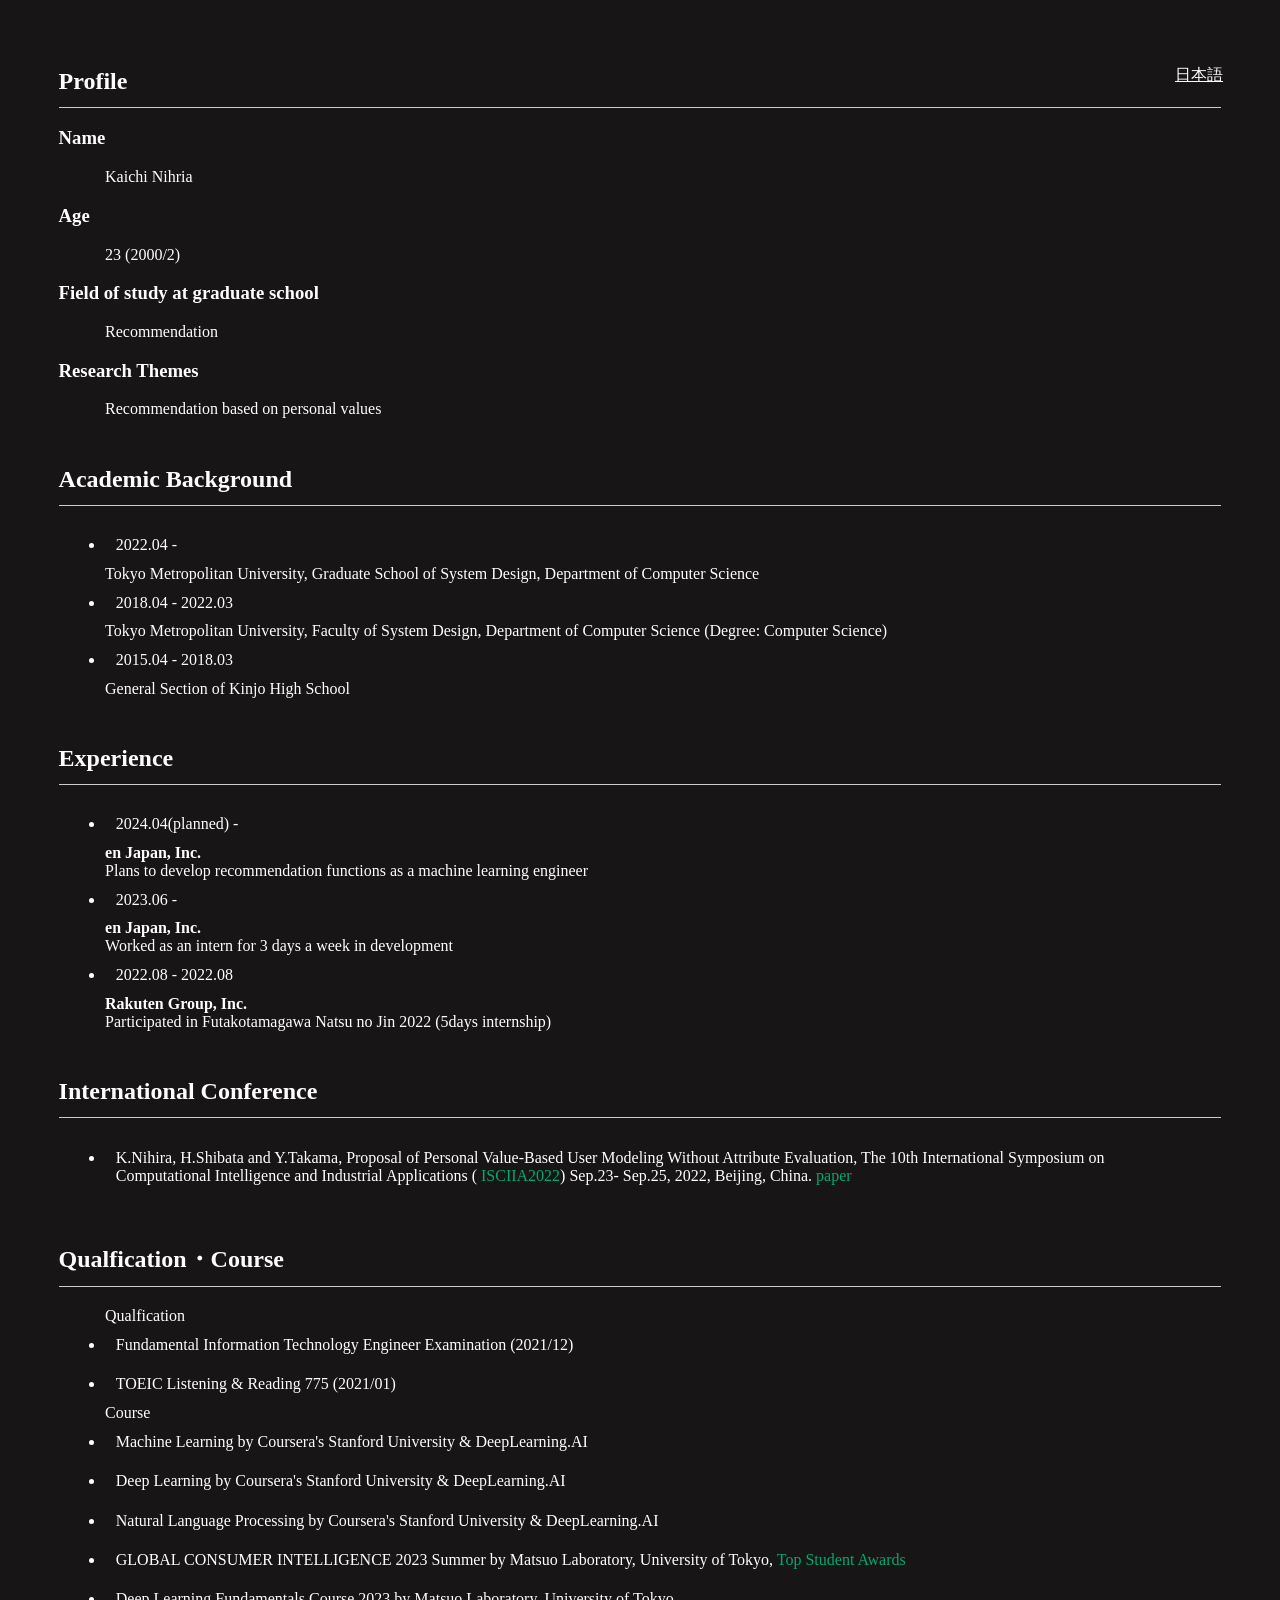
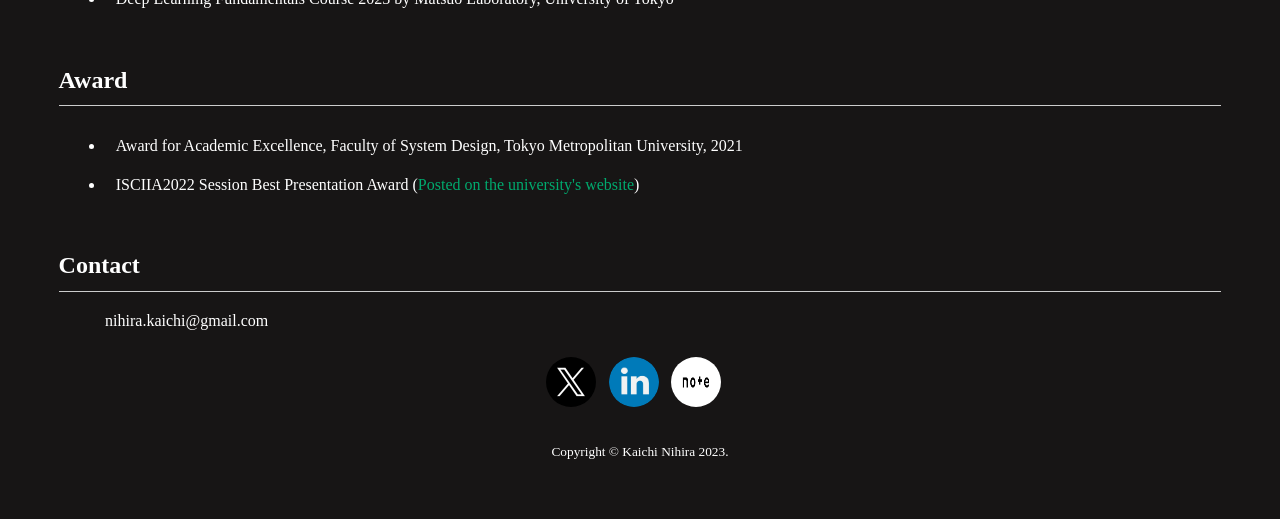
==== index_e.html @ 14e9f4bd "NLPを追加" ====
<!DOCTYPE html>
<html lang="ja-JP">

<head>
  <meta charset="UTF-8">
  <title>Kaichi Nihira</title>

  <meta name="robots" content="index, all">
  <meta name="keywords" content="仁平, 海地, 仁平海地,にひら,かいち,にひらかいち,Kaichi Nihira,Kaichi,kaichi,Nihira,nihira" />
  <meta name="description" content="仁平海地 Kaichi Nihira" />

  <meta name="viewport" content="width=device-width, initial-scale=1.0">
  <link rel="canonical" href="https://kkaichi.github.io">
  <link rel="start" href="https://kkaichi.github.io/" title="仁平海地 Kaichi Nihira">
  <meta property="og:type" content="website">
  <link rel="stylesheet" href="stylesheet.css">

  <script>
    var siteNAM = 'Kaichi Nihira'
    var siteURL = 'https://kkaichi.github.io/index_e.html'
  </script>
</head>

<body>
  <header>
    <div class="header-list">
      <ul>
        <li><a href="./index.html">日本語</a></li>
      </ul>
    </div>
  </header>

  <main>
    <div class="profile">
      <h2>Profile</h2>
      <h3>Name</h3>
      <p>Kaichi Nihria</p>
      <h3>Age</h3>
      <p>23 (2000/2)</p>
      <h3>Field of study at graduate school</h3>
      <p>Recommendation</p>
      <h3>Research Themes</h3>
      <p>Recommendation based on personal values</p>

    </div>

    <div class="education">
      <h2>Academic Background</h2>
      <ul>
        <li>2022.04 - </li>
        Tokyo Metropolitan University, Graduate School of System Design, Department of Computer Science
        <li>2018.04 - 2022.03</li>
        Tokyo Metropolitan University, Faculty of System Design, Department of Computer Science (Degree: Computer
        Science)
        <li>2015.04 - 2018.03</li>
        General Section of Kinjo High School
      </ul>
    </div>
    <div class="experience">
      <h2>Experience</h2>
      <ul>
        <li>2024.04(planned) -</li>
        <b>en Japan, Inc.</b><br>
        Plans to develop recommendation functions as a machine learning engineer
        <li>2023.06 -</li>
        <b>en Japan, Inc.</b><br>
        Worked as an intern for 3 days a week in development
        <li>2022.08 - 2022.08</li>
        <b>Rakuten Group, Inc.</b><br>
        Participated in Futakotamagawa Natsu no Jin 2022 (5days internship)
      </ul>
    </div>
    <div class="conference">
      <h2>International Conference</h2>
      <ul>
        <li>K.Nihira, H.Shibata and Y.Takama, Proposal of Personal Value-Based User Modeling Without Attribute
          Evaluation,
          The 10th International Symposium on Computational Intelligence and Industrial Applications (
          <a href="https://isciia2022.bit.edu.cn/">ISCIIA2022</a>)
          Sep.23- Sep.25, 2022, Beijing, China. <a
            href="https://isciia2022.bit.edu.cn/docs/2023-01/e3c25491db5d44cab1875003232d0345.pdf">paper</a>
        </li>
      </ul>
    </div>
    <div class="qualfication">
      <h2>Qualfication・Course</h2>
      <ul>
        Qualfication
        <li>Fundamental Information Technology Engineer Examination (2021/12)</li>
        <li>TOEIC Listening & Reading 775 (2021/01)</li>
        Course
        <li>Machine Learning by Coursera's Stanford University & DeepLearning.AI</li>
        <li>Deep Learning by Coursera's Stanford University & DeepLearning.AI</li>
        <li>Natural Language Processing by Coursera's Stanford University & DeepLearning.AI</li>
        <li>GLOBAL CONSUMER INTELLIGENCE 2023 Summer by Matsuo Laboratory, University of Tokyo, <a
            href="https://gci2.t.u-tokyo.ac.jp/student">Top Student Awards</a></li>
        <li>Deep Learning Fundamentals Course 2023 by Matsuo Laboratory, University of Tokyo</li>
      </ul>
    </div>
    <div class="award">
      <h2>Award</h2>
      <ul>
        <li>Award for Academic Excellence, Faculty of System Design, Tokyo Metropolitan University, 2021</li>
        <li>ISCIIA2022 Session Best Presentation Award (<a href="https://www.sd.tmu.ac.jp/news/prize/10983.html">Posted
            on the university's website</a>)
        </li>
      </ul>
    </div>

    <div id="contact" class="contact">
      <h2>Contact</h2>
      <p>nihira.kaichi@gmail.com</p>
    </div>
  </main>

  <div class="footer">
    <div class="account">
      <ul>
        <li><a href="https://x.com/kaichi_nihira"><img src="./image/x.png" title="x"></a></li>
        <li><a href="https://www.linkedin.com/in/kkaichi/"><img src="./image/linkedin.png" title="linkedin"></a></li>
        <li><a href="https://note.com/kaichi_nihira"><img src="./image/note.png" title="note"></a></li>
      </ul>
    </div>
    <div class="copylight"><br>
      <small>Copyright © Kaichi Nihira 2023.</small>
    </div>
  </div>

</body>

</html>
---- stylesheet.css ----
* {
  background-color: #171515;
  color: #ffffff;
}

body {
  font-family: "ヒラギノ明朝 Pro W3", "Hiragino Mincho Pro", "ＭＳ Ｐ明朝", "MS PMincho", serif;
}

header {
  height: 2rem;
}

.header-logo {
  float: left;
  padding: 0% 4% 0% 4%;
}

.header-list li {
  list-style: none;
  float: right;
  padding: 4% 4% 0% 4%;
}

main {
  padding: 0% 4% 0% 4%;
}

main h2 {
  border-bottom: solid 1px #CCC;
  padding-bottom: 1%;
}


main p {
  padding: 0% 4% 0% 4%;
}

main div {
  padding-bottom: 1%;
}

main a {
  text-decoration: none;
  color: #00aa6e;
}

main ul {
  padding: 0% 4% 0% 4%;
}

main li {
  padding: 1%;
}

.account {
  width: 100%;
  text-align: center;
  display: flex;
  flex-wrap: wrap;
  justify-content: center;
  align-items: center;
}

.account img {
  border-radius: 50%;
  width: 50px;
  height: 50px;
  margin-right: 1%;
}

.account ul {
  width: 100%;
  display: flex;
  flex-wrap: wrap;
  justify-content: center;
  align-items: center;
  list-style-type: none;
  padding-left: 0;
  margin: 0;
}

.account li {
  display: inline-block;
  padding: 0% 1% 1% 0%;
}

.copylight {
  text-align: center;
  padding-bottom: 4%;
}

h4 {
  clear: both;
}

/* スマートフォン・タブレットサイズに対応する */
@media screen and (max-width: 768px) {
  header {
    height: auto;
  }

  .header-logo {
    float: none;
    padding: 4% 0 0 0;
    text-align: center;
  }

  .header-list {
    float: none;
    margin: 0;
    padding: 0;
    text-align: center;
  }

  .header-list li {
    display: inline-block;
    padding: 0 5%;
  }

  main {
    padding: 0;
  }

  main h2 {
    font-size: 2rem;
    line-height: 1.5;
    margin-top: 2rem;
  }

  main p {
    padding: 0;
  }

  main div {
    padding-bottom: 2rem;
  }

  main ul {
    padding: 0;
  }

  main li {
    padding: 2% 4%;
  }

  .account {
    text-align: center;
    display: block;
  }

  .account img {
    margin: 0 auto;
    margin-bottom: 1%;
  }

  .account li {
    display: block;
    padding: 2% 0%;
  }

  .copylight {
    padding: 4% 0;
  }
}
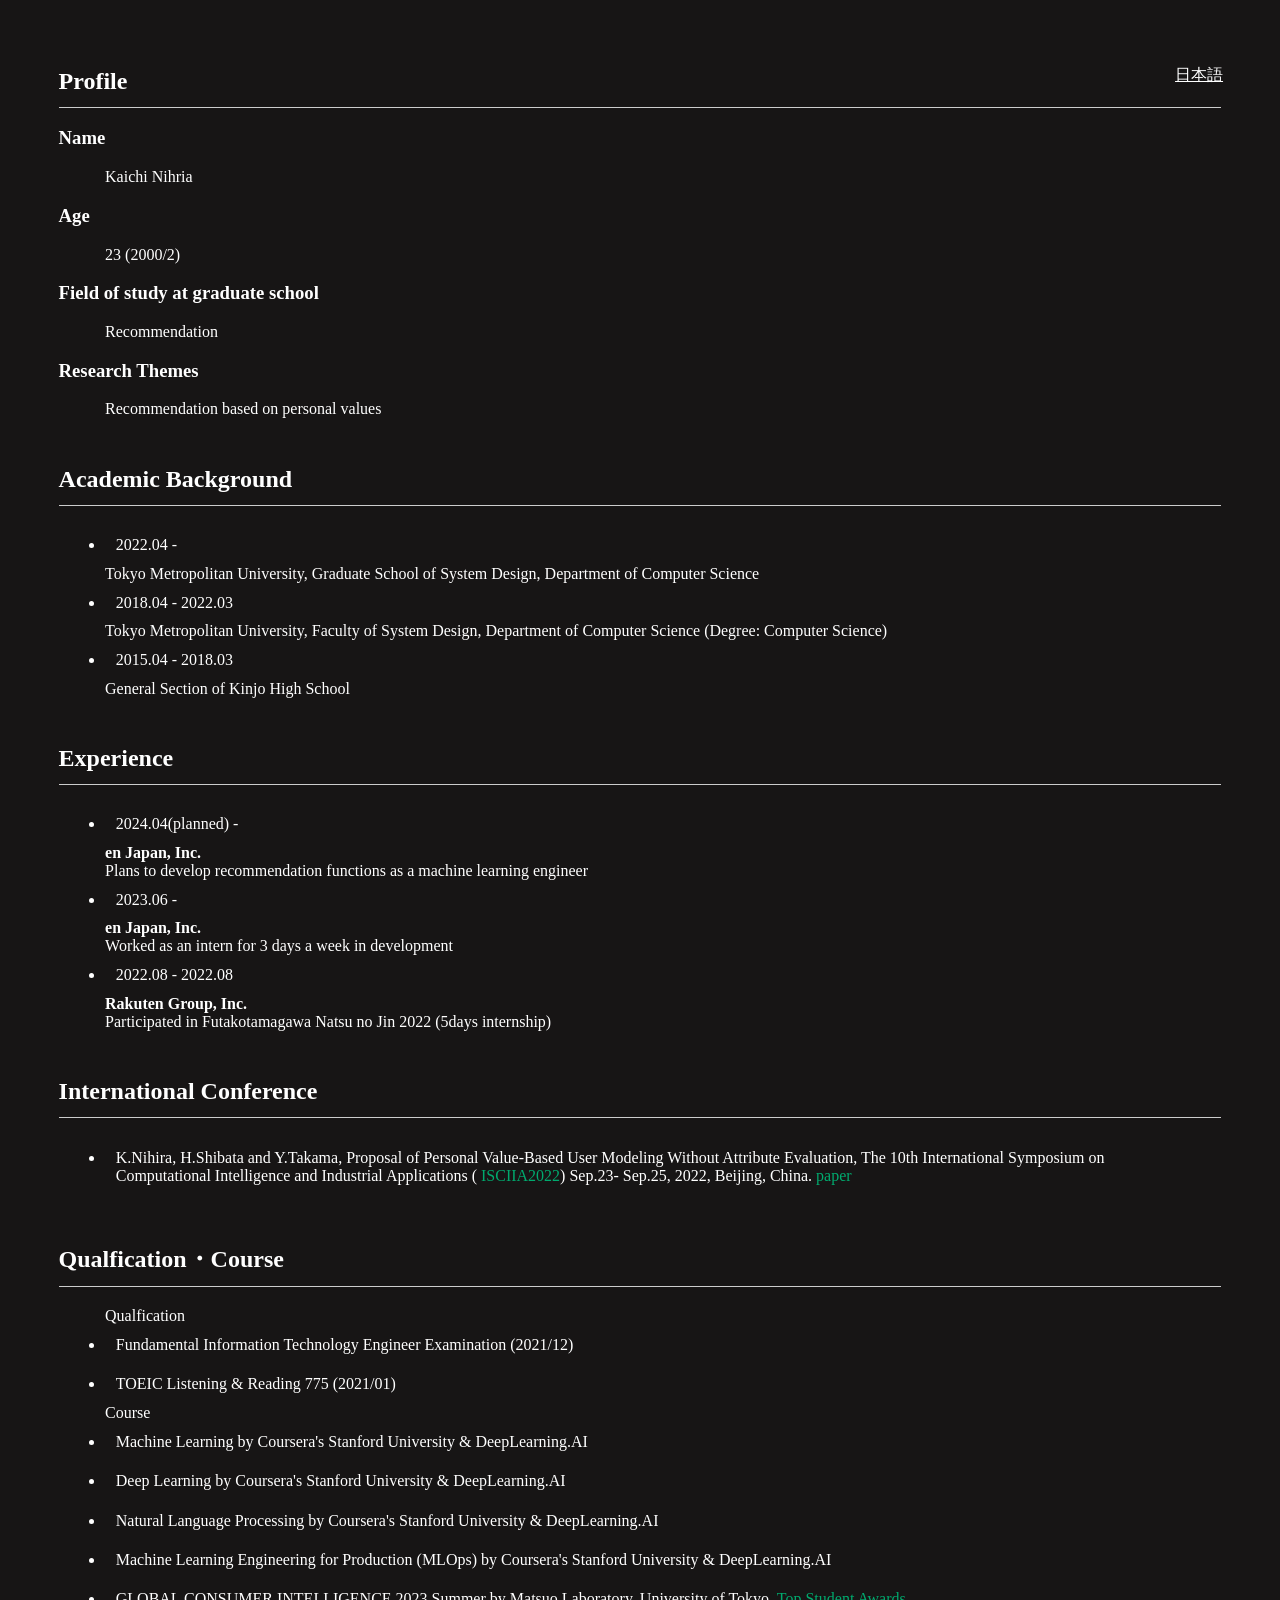
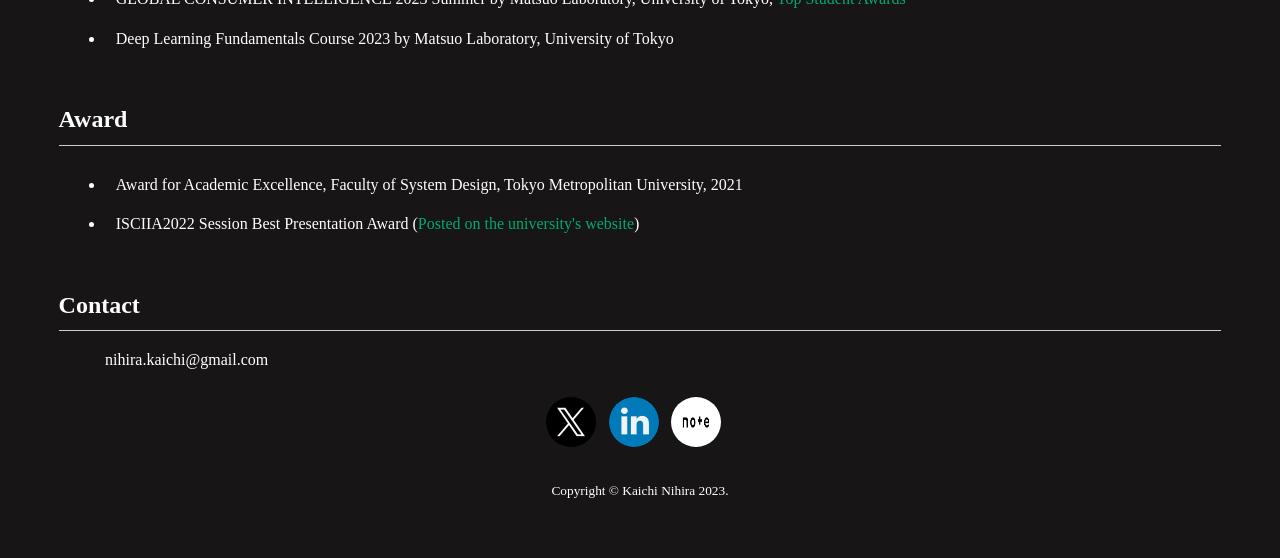
==== commit f8b663f6: "MLOps追加" ====
--- a/index_e.html
+++ b/index_e.html
@@ -92,6 +92,7 @@
         <li>Machine Learning by Coursera's Stanford University & DeepLearning.AI</li>
         <li>Deep Learning by Coursera's Stanford University & DeepLearning.AI</li>
         <li>Natural Language Processing by Coursera's Stanford University & DeepLearning.AI</li>
+        <li>Machine Learning Engineering for Production (MLOps) by Coursera's Stanford University & DeepLearning.AI</li>
         <li>GLOBAL CONSUMER INTELLIGENCE 2023 Summer by Matsuo Laboratory, University of Tokyo, <a
             href="https://gci2.t.u-tokyo.ac.jp/student">Top Student Awards</a></li>
         <li>Deep Learning Fundamentals Course 2023 by Matsuo Laboratory, University of Tokyo</li>
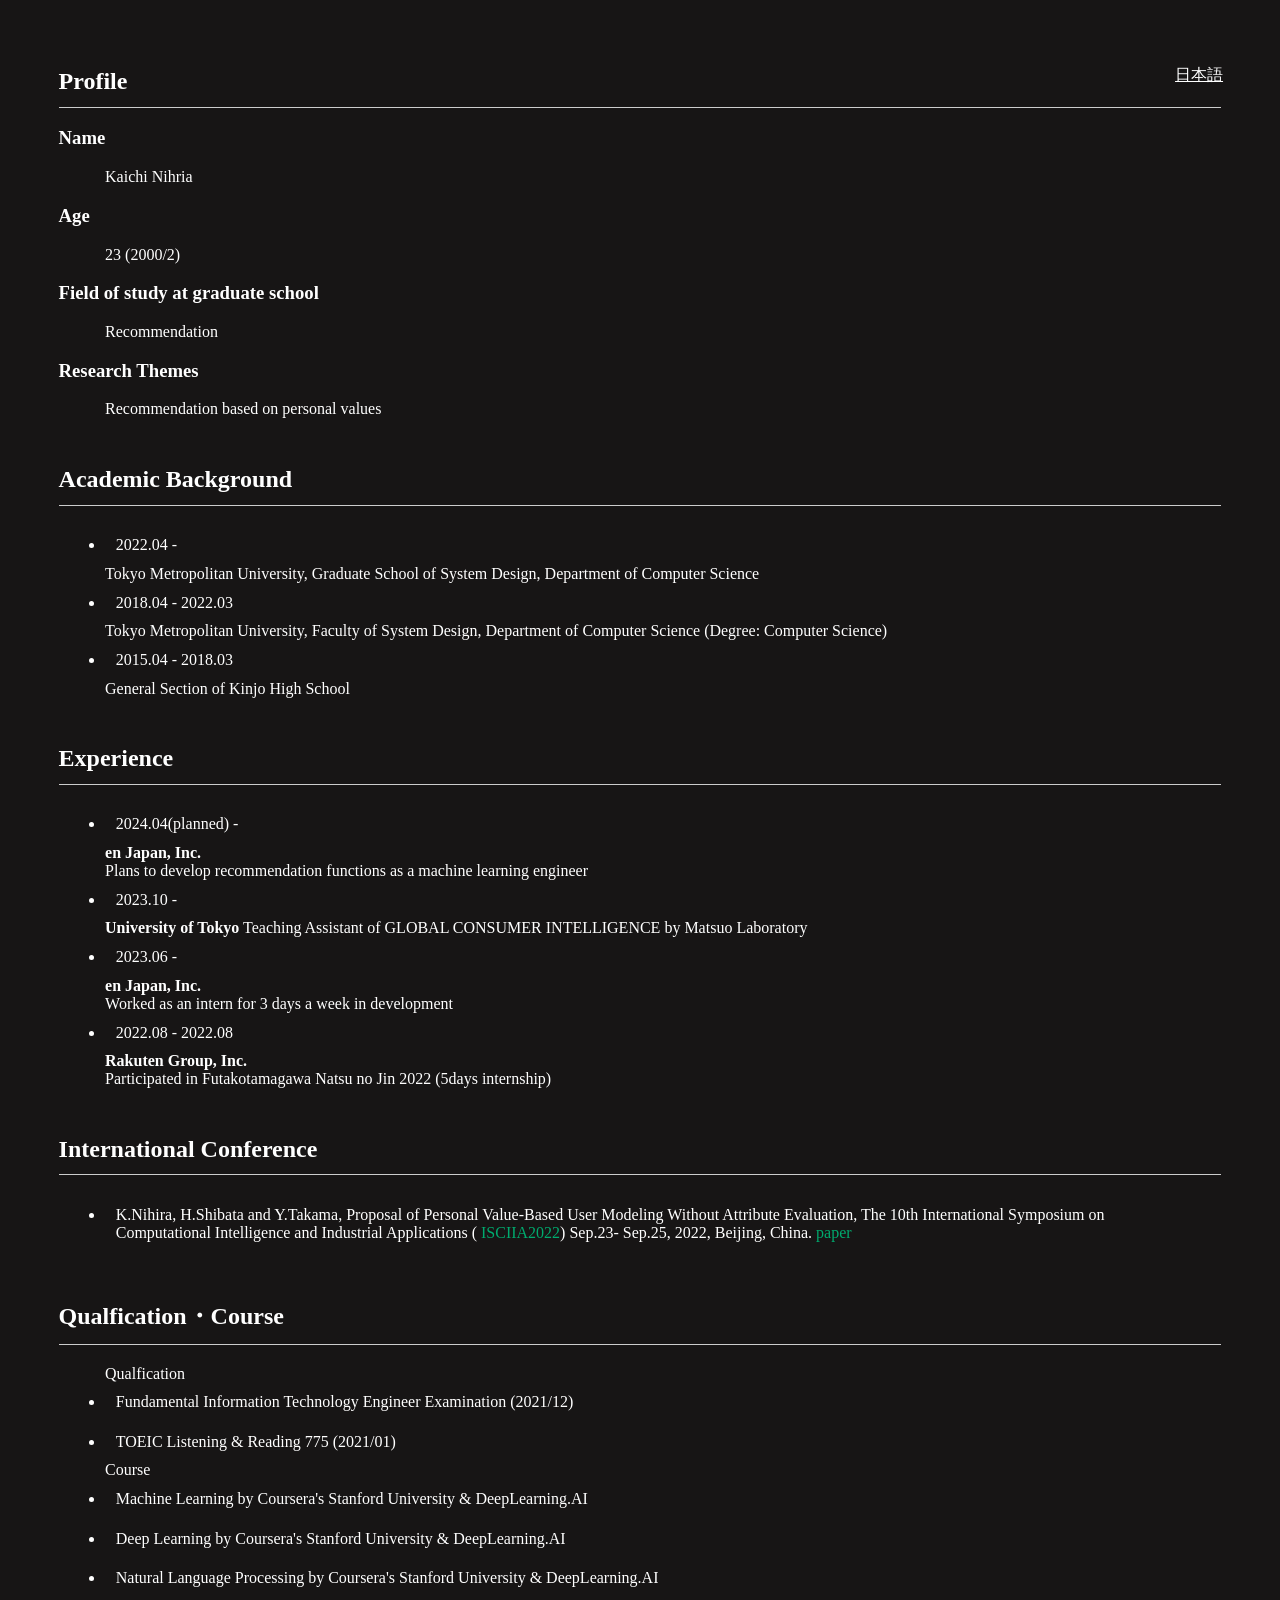
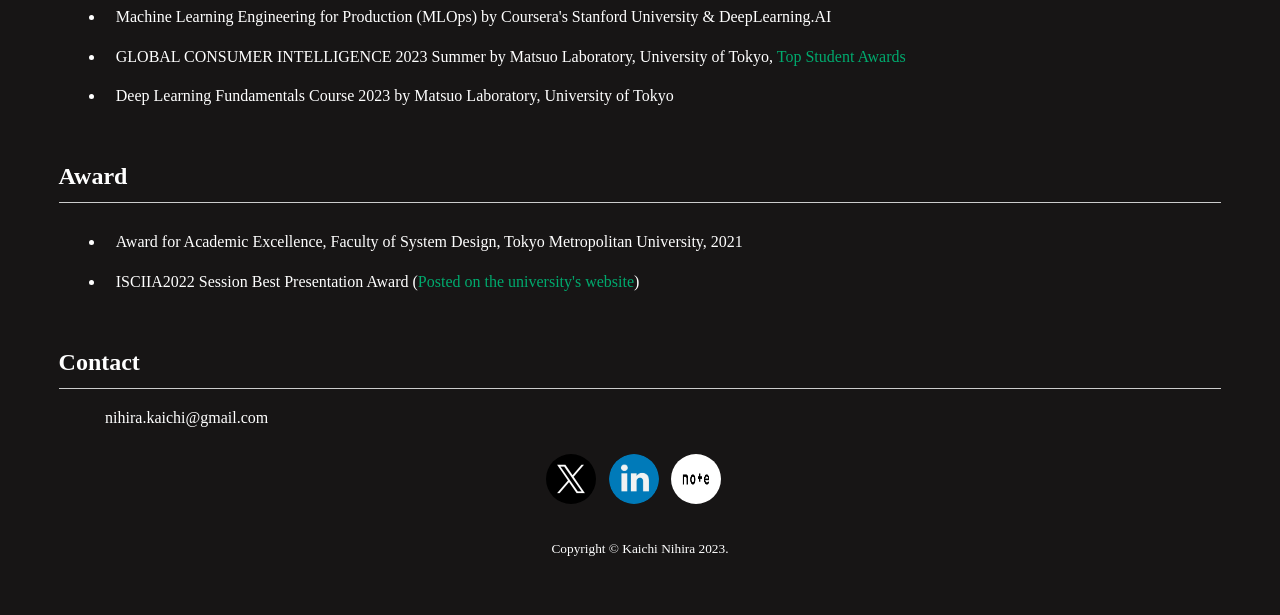
==== commit 6a84a894: "TAを追加" ====
--- a/index_e.html
+++ b/index_e.html
@@ -62,6 +62,9 @@
         <li>2024.04(planned) -</li>
         <b>en Japan, Inc.</b><br>
         Plans to develop recommendation functions as a machine learning engineer
+        <li>2023.10 -</li>
+        <b>University of Tokyo</b>
+        Teaching Assistant of GLOBAL CONSUMER INTELLIGENCE by Matsuo Laboratory
         <li>2023.06 -</li>
         <b>en Japan, Inc.</b><br>
         Worked as an intern for 3 days a week in development
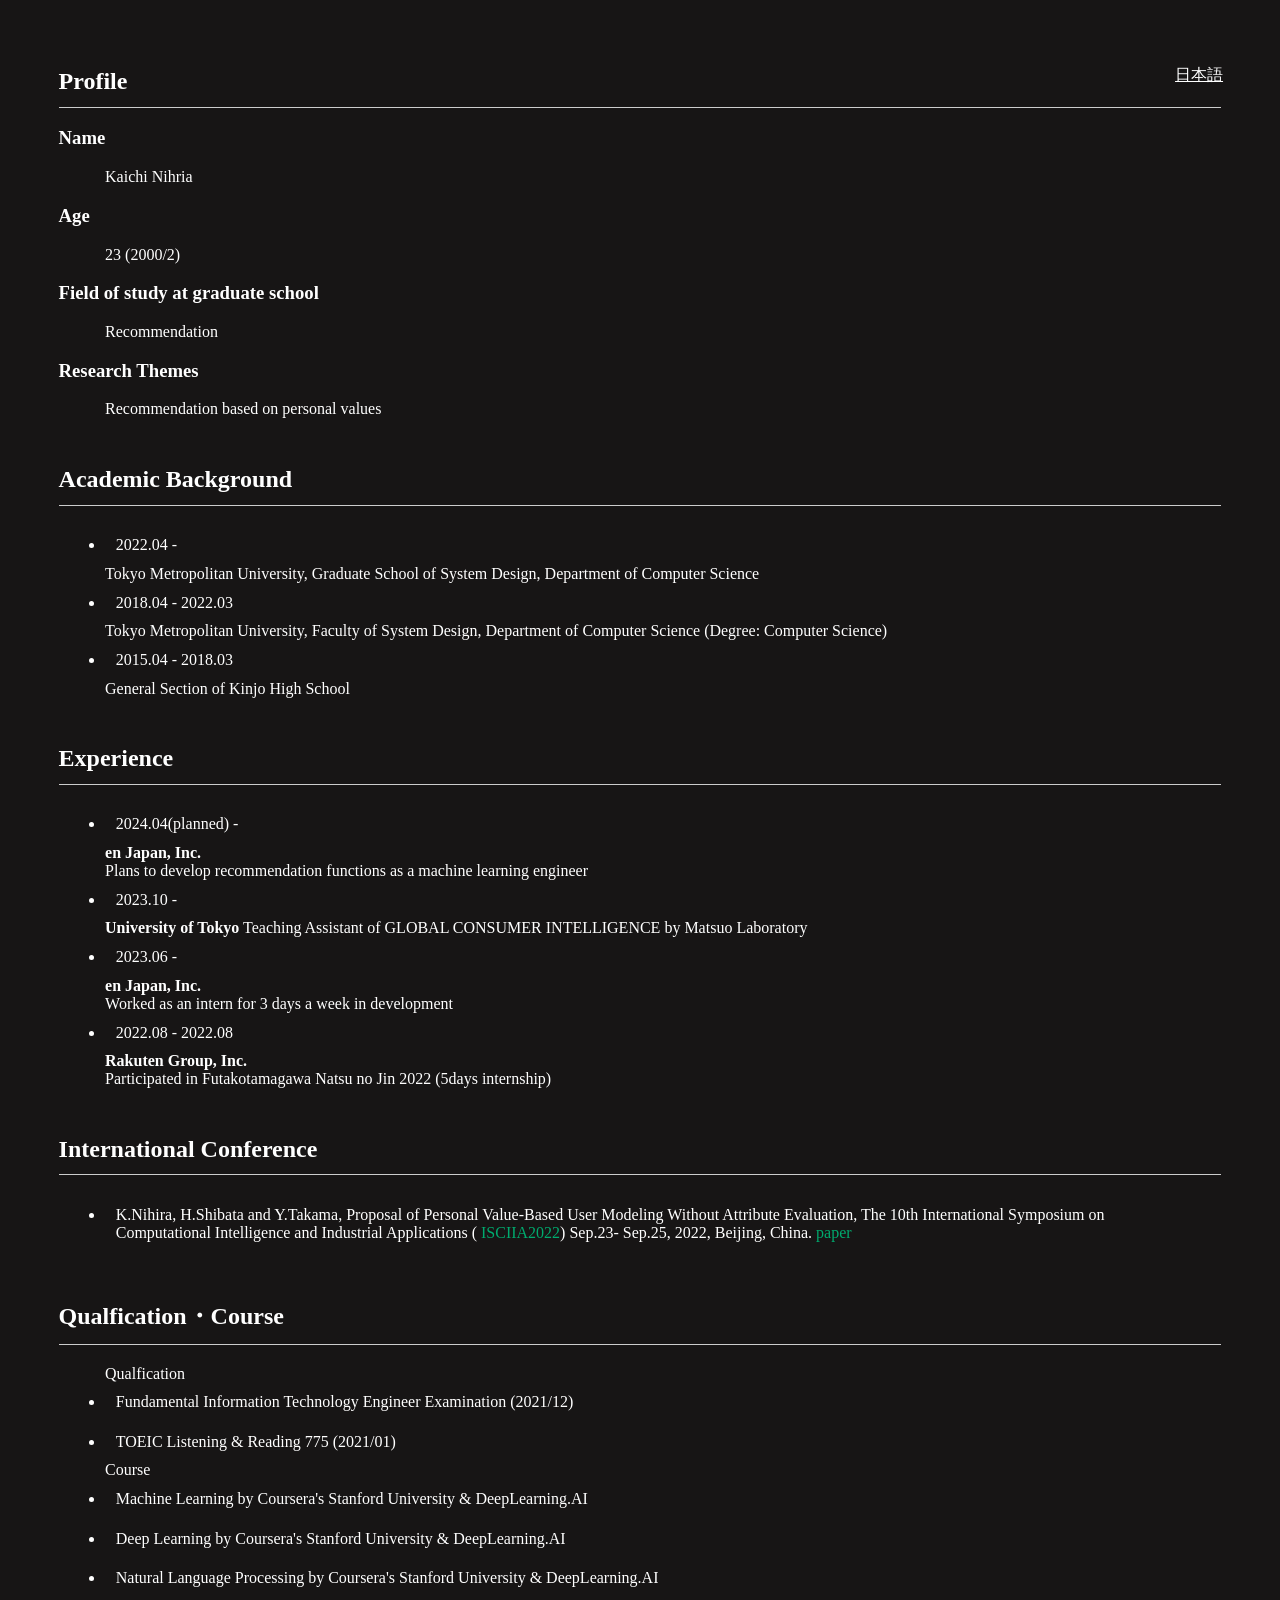
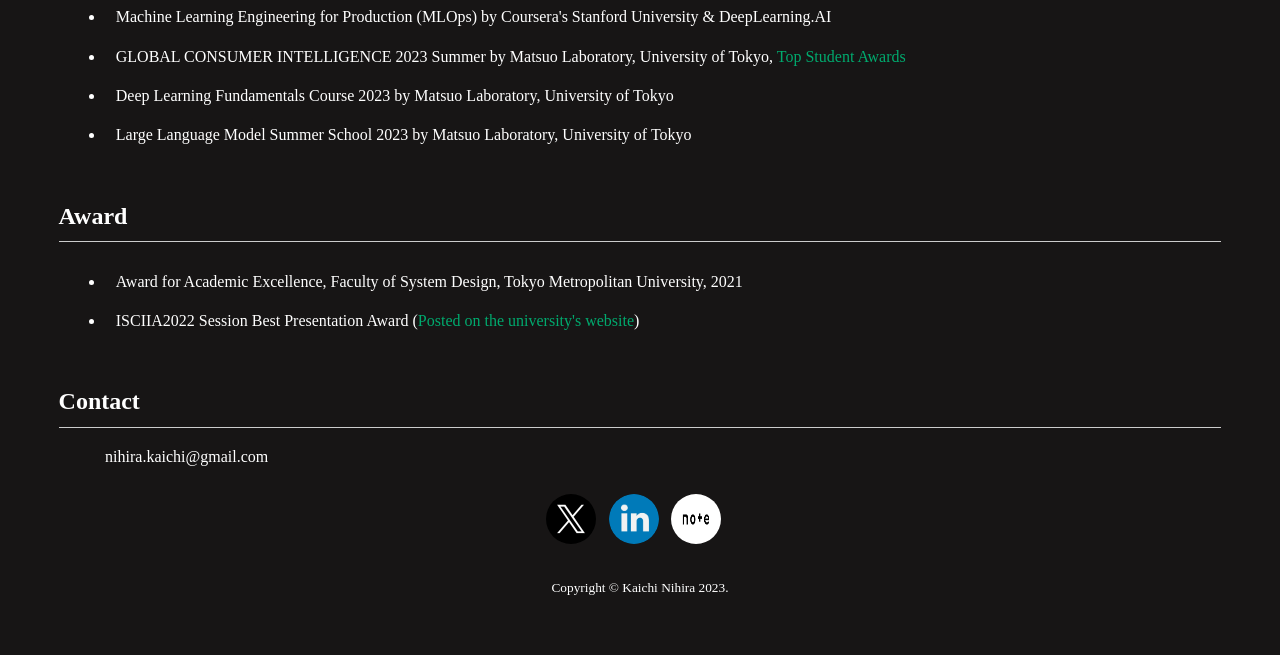
==== commit 27cf6fb1: "LLM講座を追加" ====
--- a/index_e.html
+++ b/index_e.html
@@ -99,6 +99,7 @@
         <li>GLOBAL CONSUMER INTELLIGENCE 2023 Summer by Matsuo Laboratory, University of Tokyo, <a
             href="https://gci2.t.u-tokyo.ac.jp/student">Top Student Awards</a></li>
         <li>Deep Learning Fundamentals Course 2023 by Matsuo Laboratory, University of Tokyo</li>
+        <li>Large Language Model Summer School 2023 by Matsuo Laboratory, University of Tokyo</li>
       </ul>
     </div>
     <div class="award">
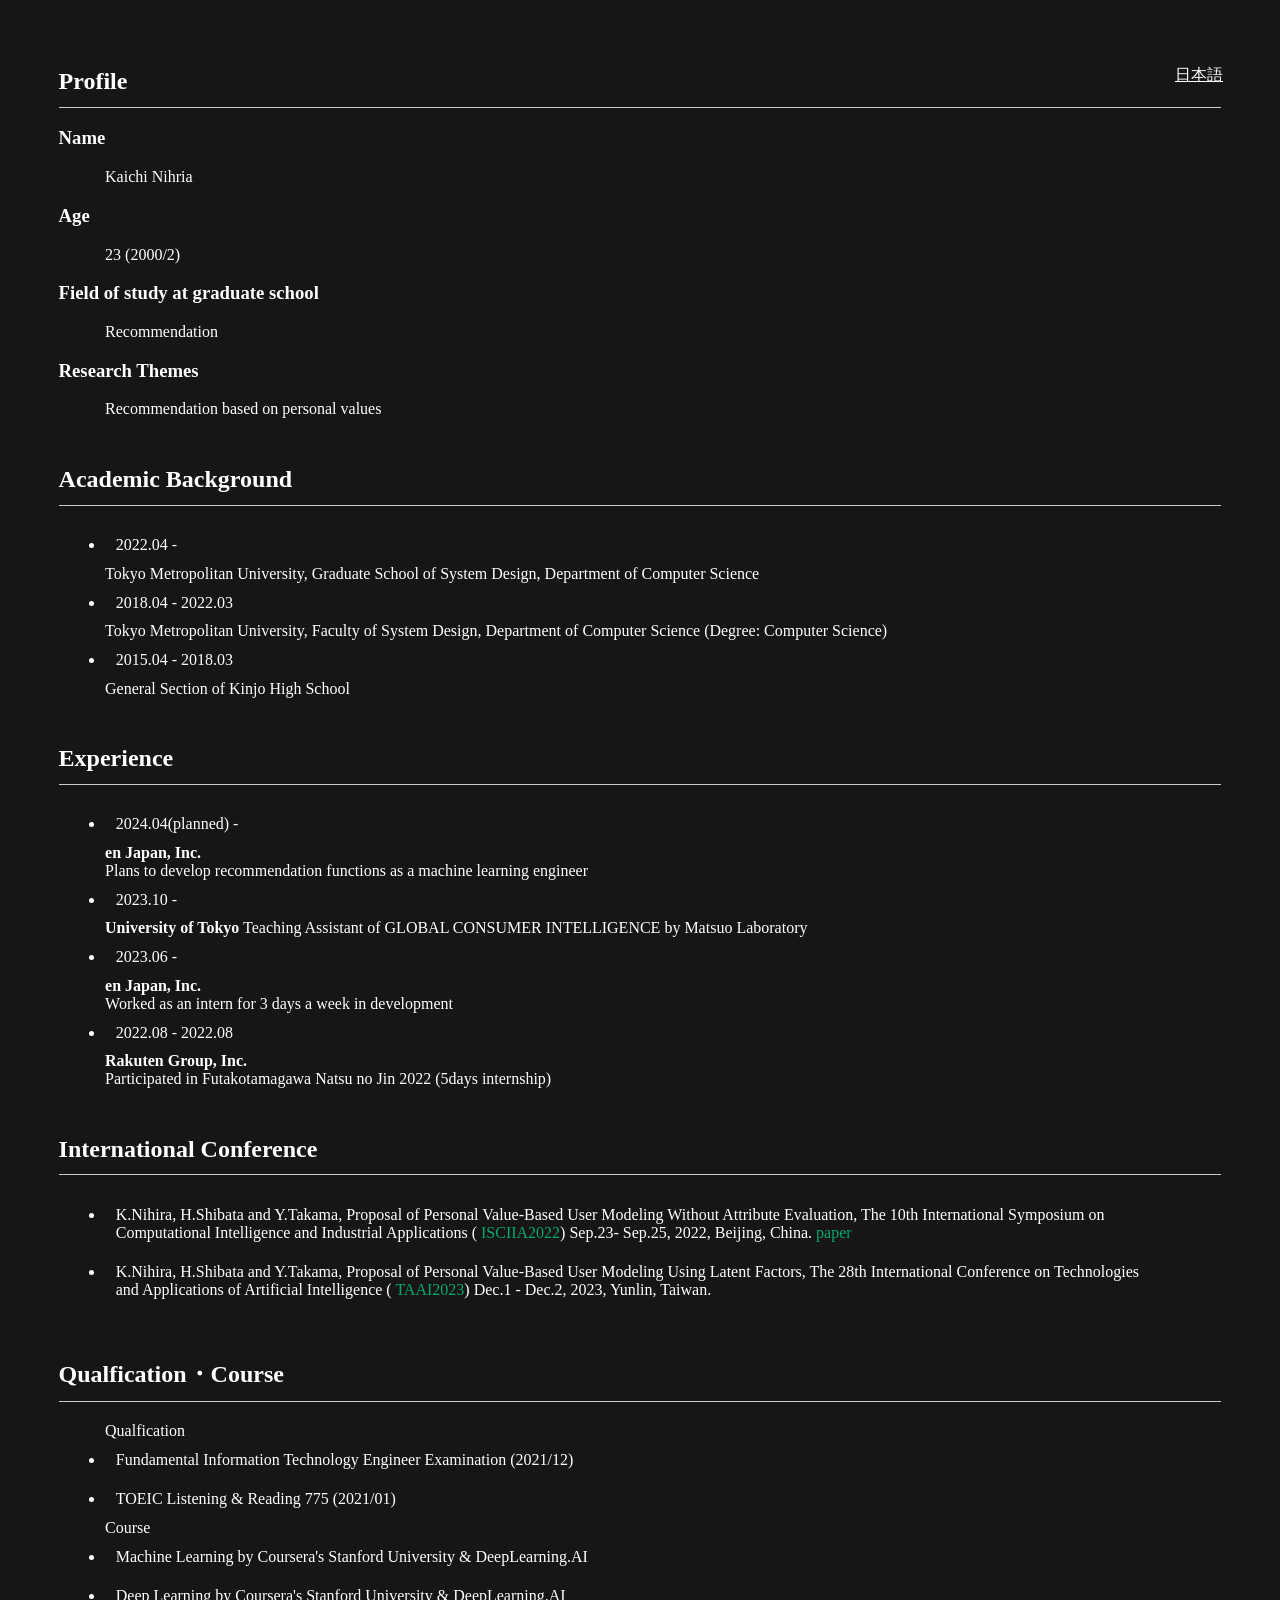
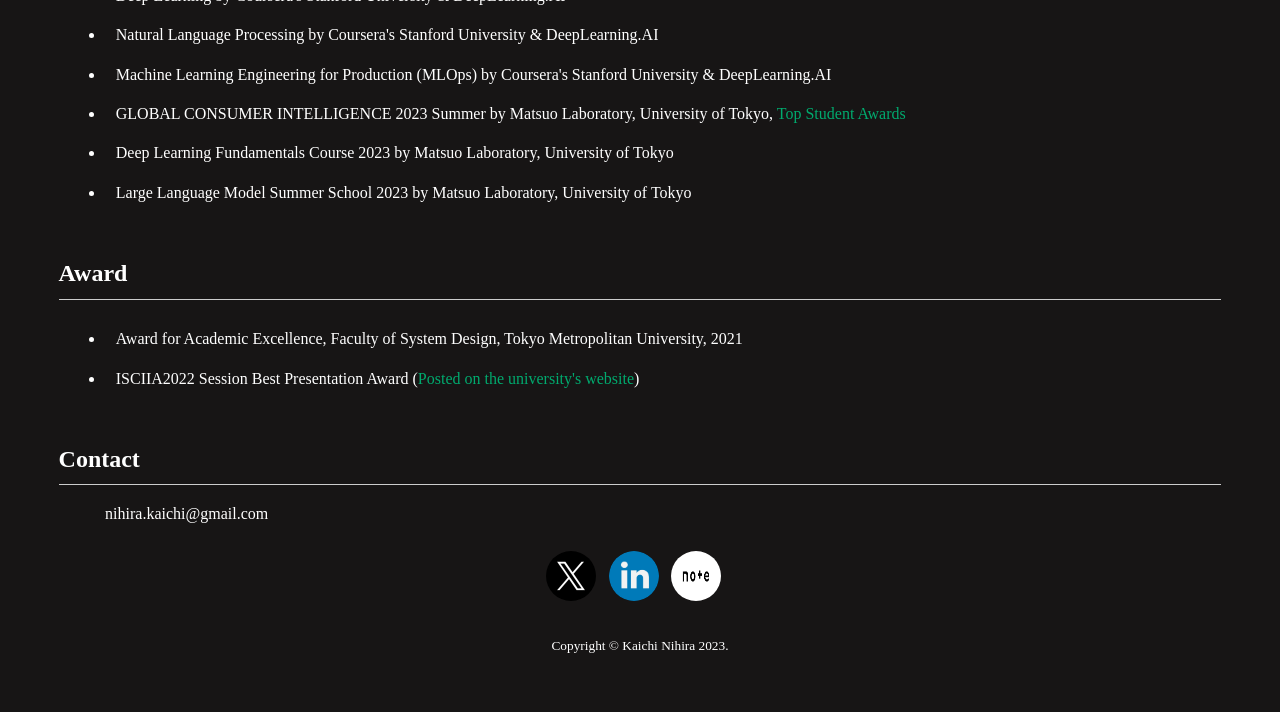
==== commit d7175a35: "add: 学会を追加" ====
--- a/index_e.html
+++ b/index_e.html
@@ -83,6 +83,12 @@
           Sep.23- Sep.25, 2022, Beijing, China. <a
             href="https://isciia2022.bit.edu.cn/docs/2023-01/e3c25491db5d44cab1875003232d0345.pdf">paper</a>
         </li>
+        <li>
+          K.Nihira, H.Shibata and Y.Takama, Proposal of Personal Value-Based User Modeling Using Latent Factors,
+          The 28th International Conference on Technologies and Applications of Artificial Intelligence (
+          <a href="https://taai2023.org.tw/">TAAI2023</a>)
+          Dec.1 - Dec.2, 2023, Yunlin, Taiwan.
+        </li>
       </ul>
     </div>
     <div class="qualfication">
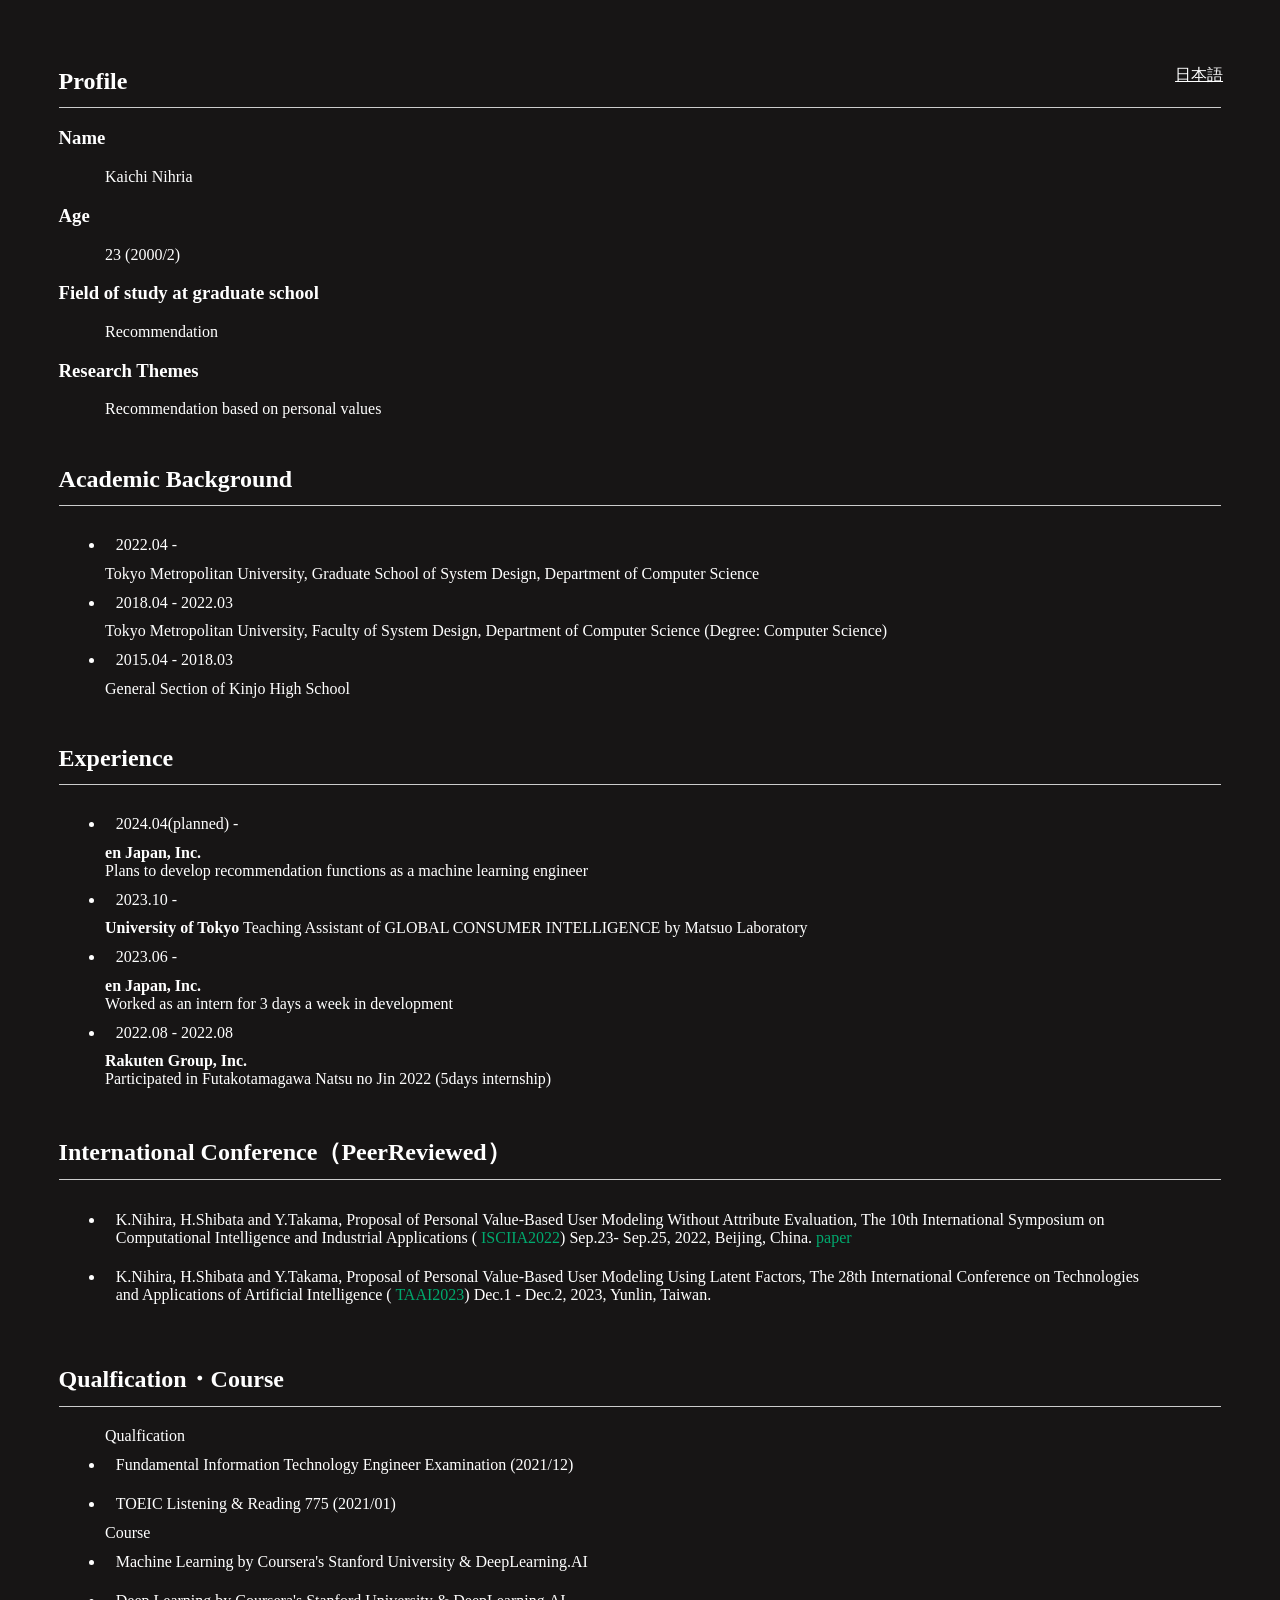
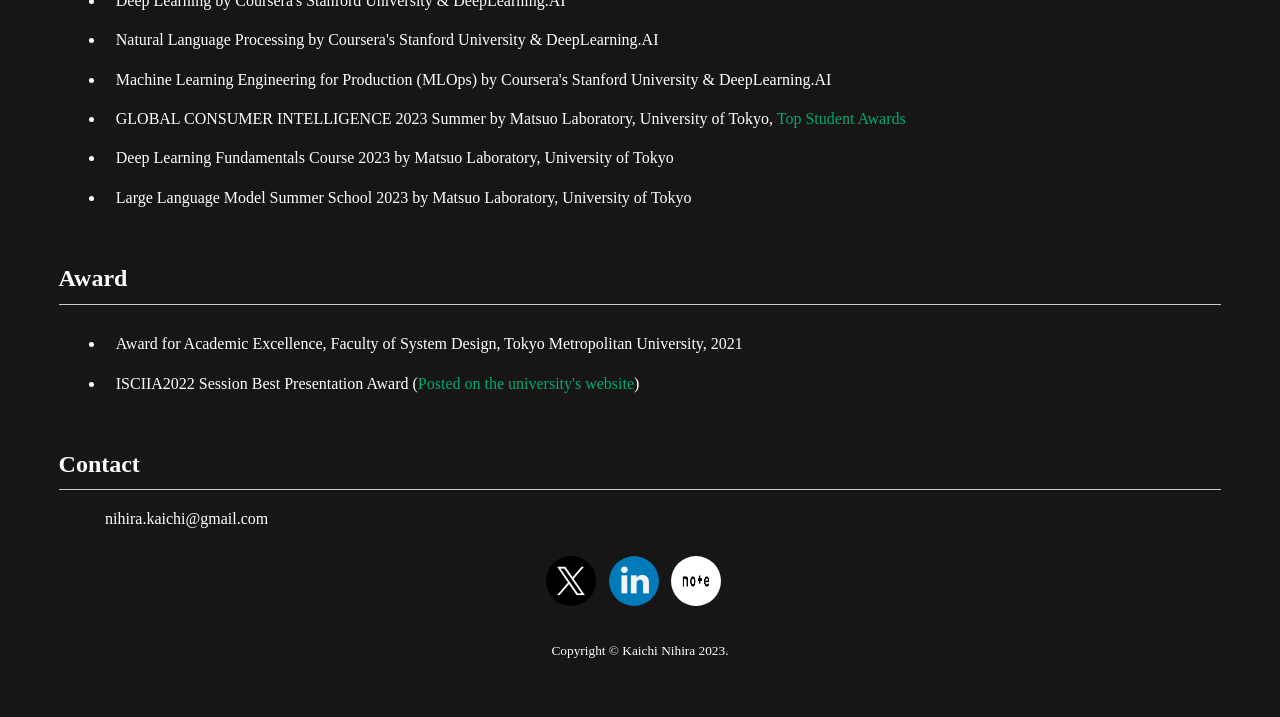
==== commit 36f07641: "fix: 査読あり" ====
--- a/index_e.html
+++ b/index_e.html
@@ -74,7 +74,7 @@
       </ul>
     </div>
     <div class="conference">
-      <h2>International Conference</h2>
+      <h2>International Conference（PeerReviewed）</h2>
       <ul>
         <li>K.Nihira, H.Shibata and Y.Takama, Proposal of Personal Value-Based User Modeling Without Attribute
           Evaluation,
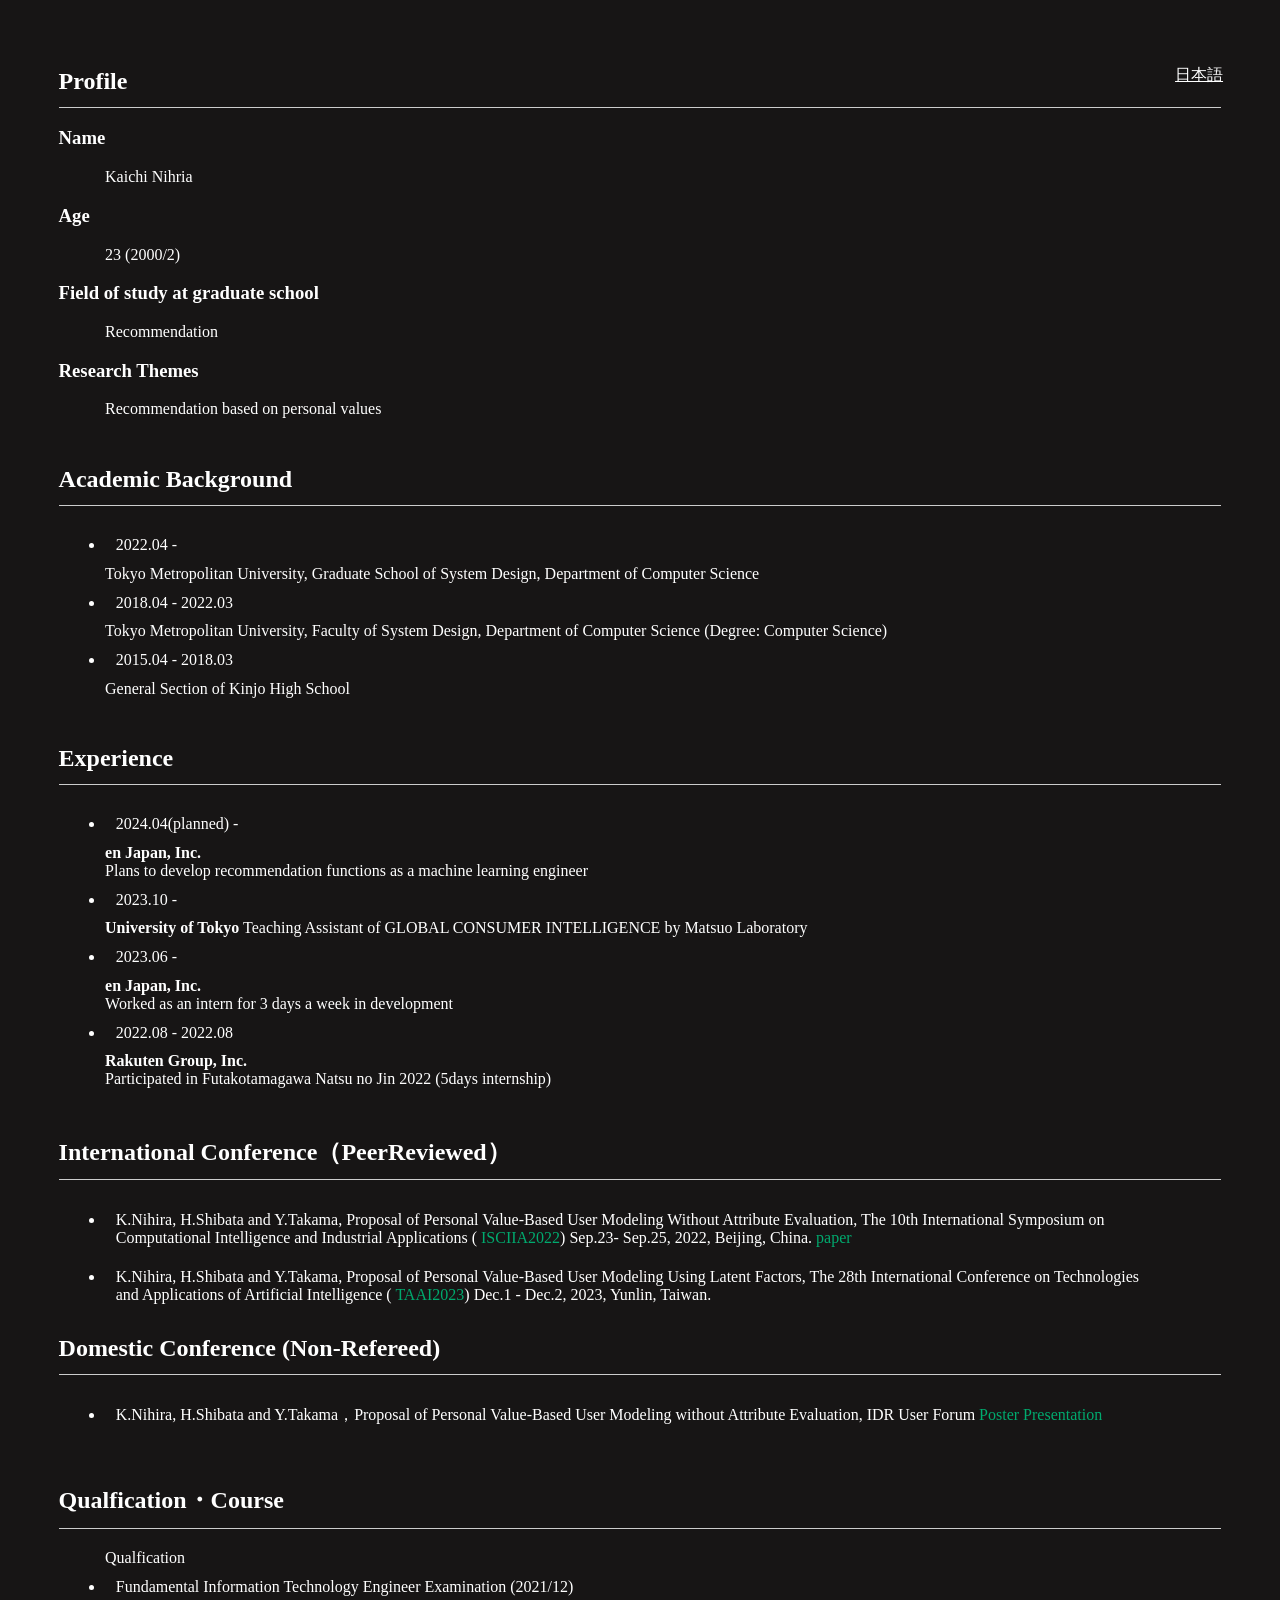
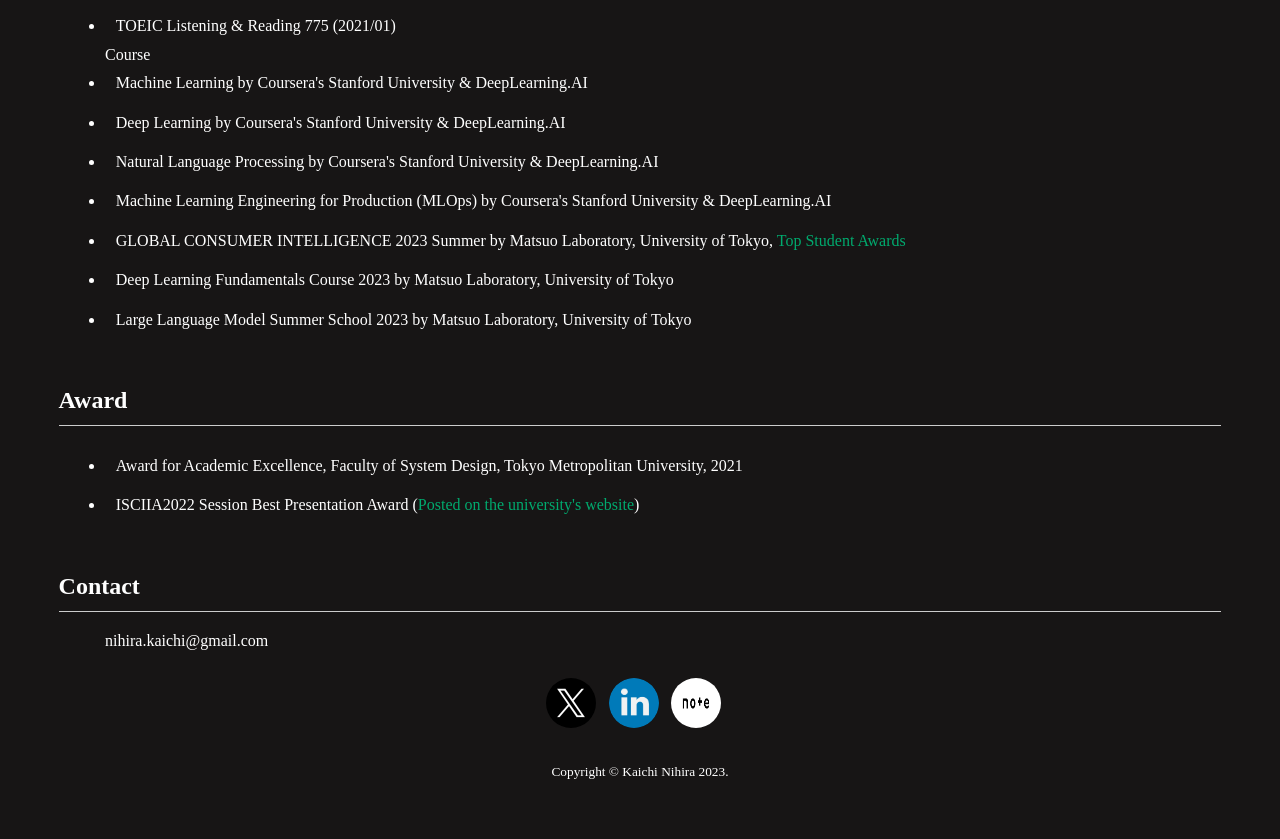
==== commit ff746fb1: "add: IDR User Forum" ====
--- a/index_e.html
+++ b/index_e.html
@@ -90,6 +90,14 @@
           Dec.1 - Dec.2, 2023, Yunlin, Taiwan.
         </li>
       </ul>
+      <h2>Domestic Conference (Non-Refereed)</h2>
+      <ul>
+        <li>
+          K.Nihira, H.Shibata and Y.Takama，Proposal of Personal Value-Based User Modeling without Attribute Evaluation,
+          IDR User Forum <a href=https://www.nii.ac.jp/dsc/idr/userforum/program_2023.html#poster>Poster
+            Presentation</a>
+        </li>
+      </ul>
     </div>
     <div class="qualfication">
       <h2>Qualfication・Course</h2>
